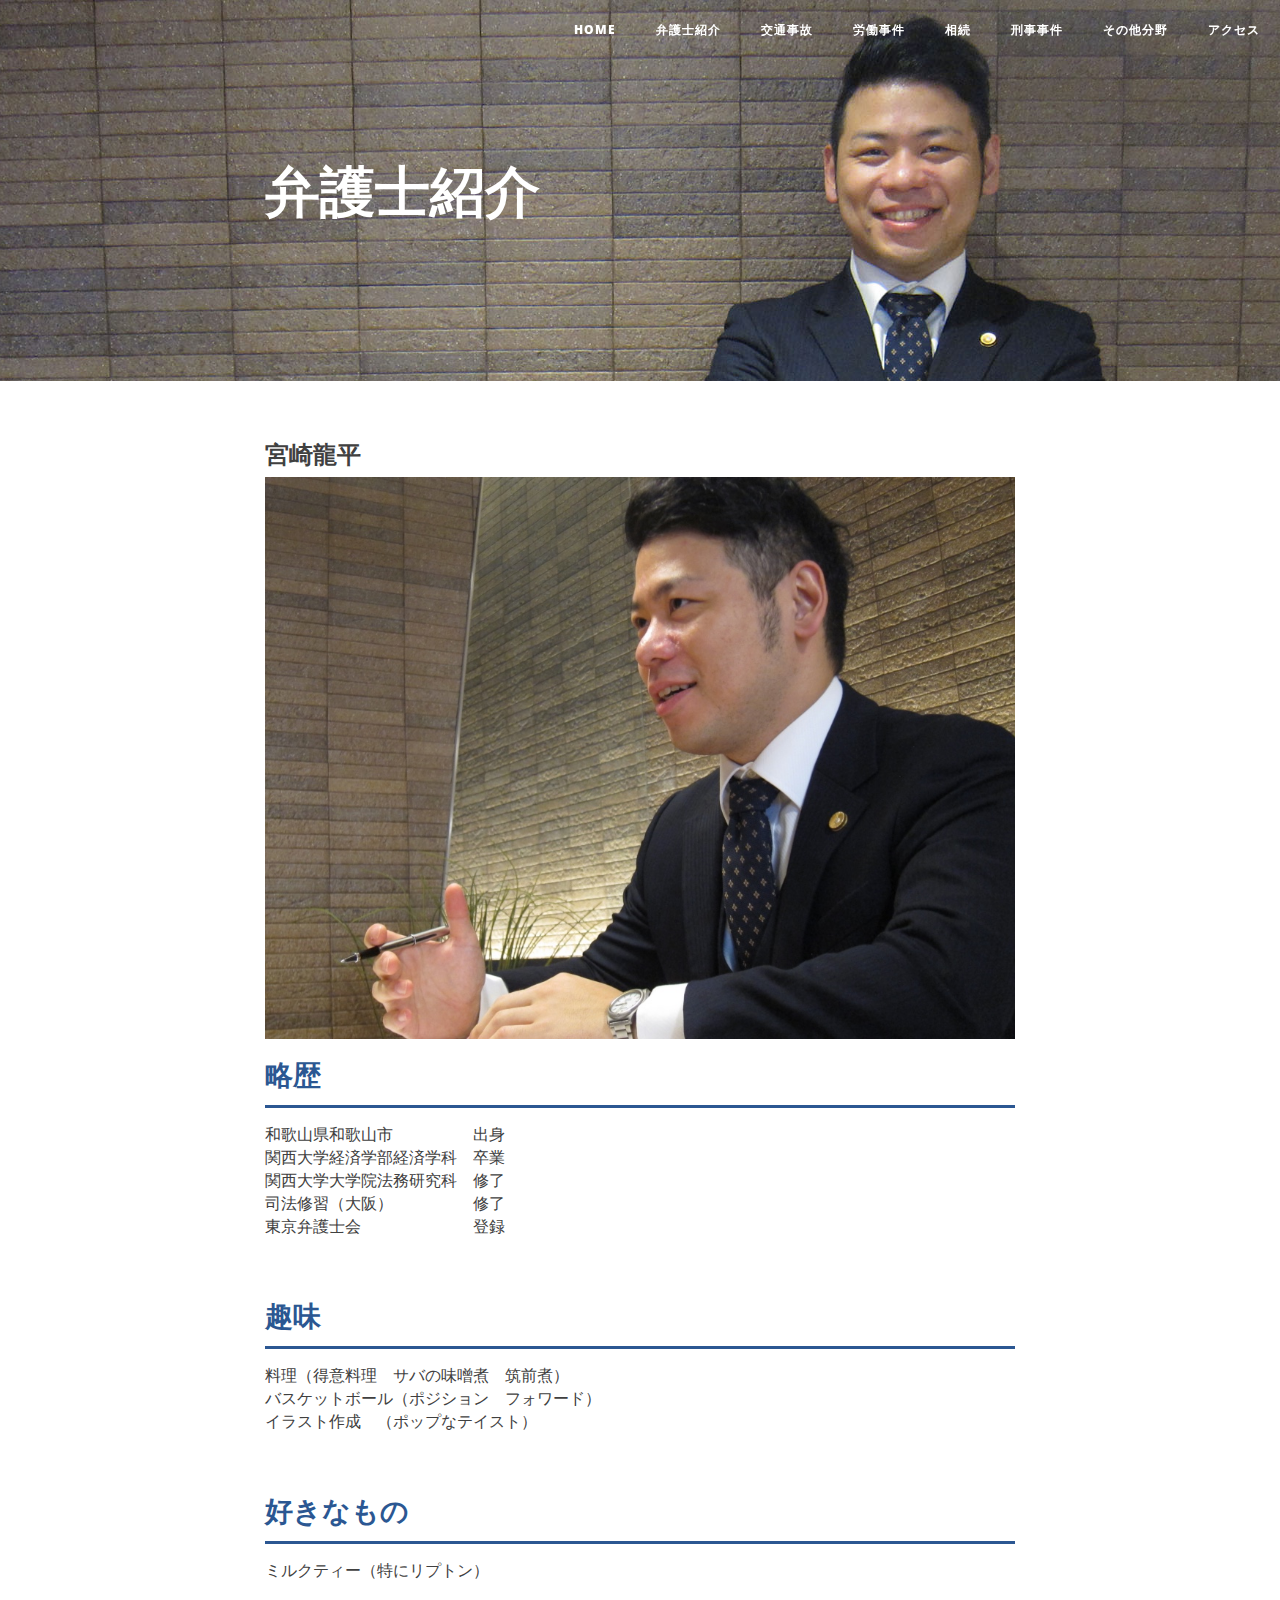
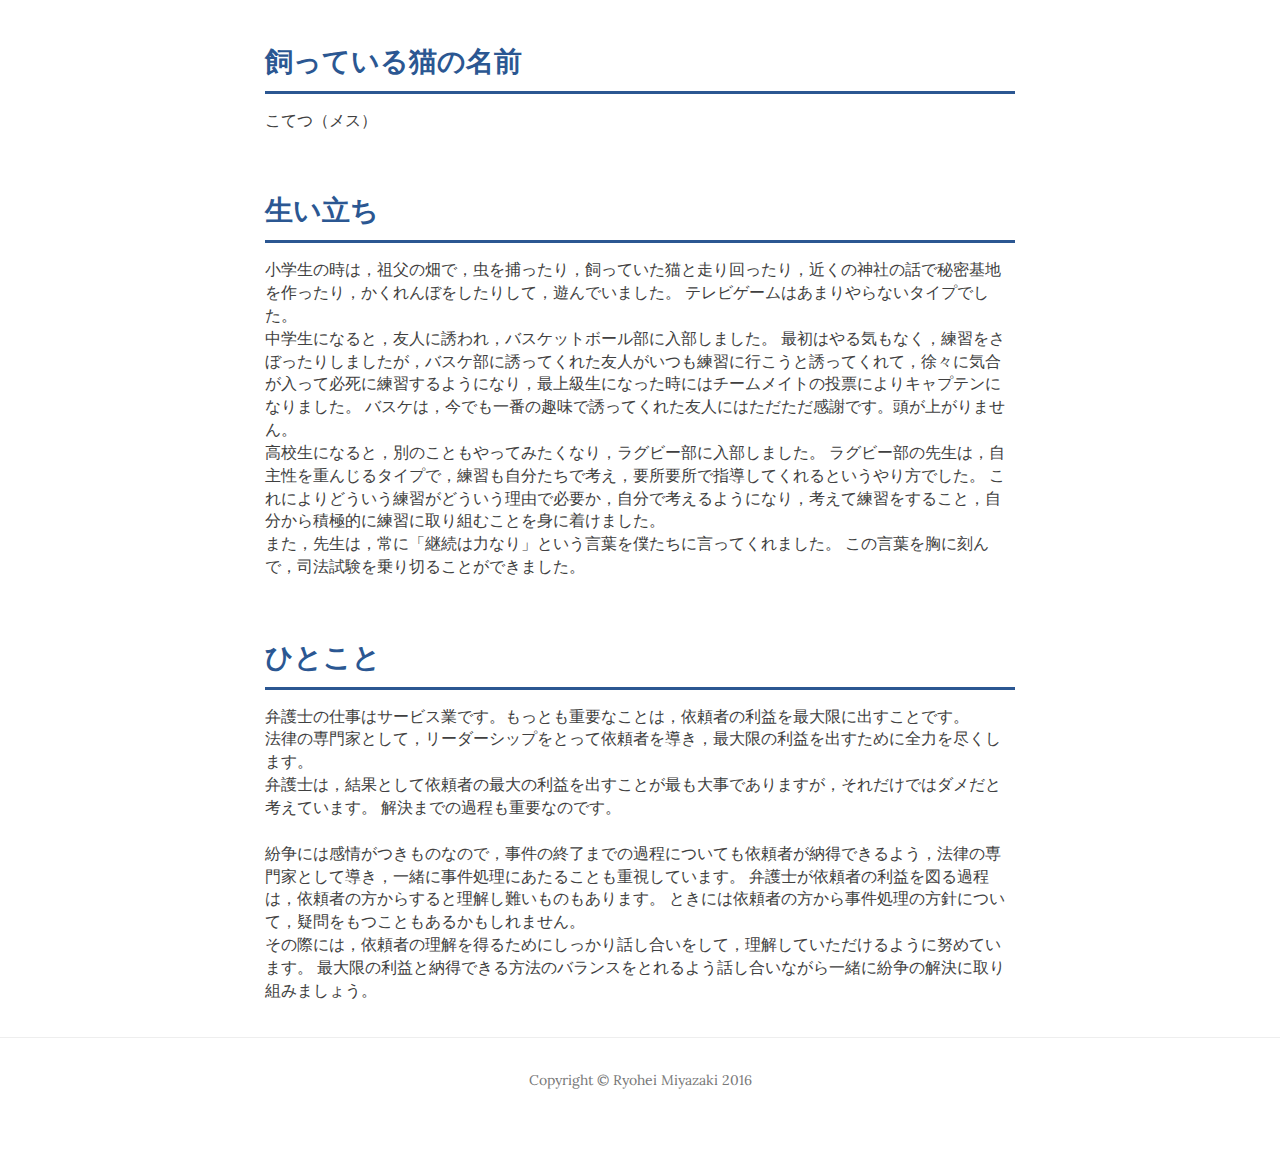
==== about.html @ 50fed70c "初回登録" ====
<!DOCTYPE html>
<html lang="en">

<head>

    <meta charset="utf-8">
    <meta http-equiv="X-UA-Compatible" content="IE=edge">
    <meta name="viewport" content="width=device-width, initial-scale=1">
    <meta name="description" content="">
    <meta name="author" content="">

    <title>宮崎龍平 - 個人紹介</title>

    <!-- Bootstrap Core CSS -->
    <link href="css/bootstrap.min.css" rel="stylesheet">

    <!-- Custom CSS -->
    <link href="css/style.css" rel="stylesheet">

    <!-- Custom Fonts -->
    <link href="http://maxcdn.bootstrapcdn.com/font-awesome/4.1.0/css/font-awesome.min.css" rel="stylesheet" type="text/css">
    <link href='http://fonts.googleapis.com/css?family=Lora:400,700,400italic,700italic' rel='stylesheet' type='text/css'>
    <link href='http://fonts.googleapis.com/css?family=Open+Sans:300italic,400italic,600italic,700italic,800italic,400,300,600,700,800' rel='stylesheet' type='text/css'>

    <!-- HTML5 Shim and Respond.js IE8 support of HTML5 elements and media queries -->
    <!-- WARNING: Respond.js doesn't work if you view the page via file:// -->
    <!--[if lt IE 9]>
        <script src="https://oss.maxcdn.com/libs/html5shiv/3.7.0/html5shiv.js"></script>
        <script src="https://oss.maxcdn.com/libs/respond.js/1.4.2/respond.min.js"></script>
    <![endif]-->

</head>

<body>

    <!-- Navigation -->
    <nav class="navbar navbar-default navbar-custom navbar-fixed-top">
        <div class="container-fluid">
            <!-- Brand and toggle get grouped for better mobile display -->
            <div class="navbar-header page-scroll">
                <button type="button" class="navbar-toggle" data-toggle="collapse" data-target="#bs-example-navbar-collapse-1">
                    <span class="sr-only">Toggle navigation</span>
                    <span class="icon-bar"></span>
                    <span class="icon-bar"></span>
                    <span class="icon-bar"></span>
                </button>
            </div>

            <!-- Collect the nav links, forms, and other content for toggling -->
            <div class="collapse navbar-collapse" id="bs-example-navbar-collapse-1">
                <ul class="nav navbar-nav navbar-right">
                    <li>
                        <a href="index.html">Home</a>
                    </li>
                    <li>
                        <a href="about.html">弁護士紹介</a>
                    </li>
                    <li>
                        <a href="traficc.html">交通事故</a>
                    </li>
                    <li>
                        <a href="labor.html">労働事件</a>
                    </li>
                    <li>
                        <a href="inheritance.html">相続</a>
                    </li>
                    <li>
                        <a href="criminal.html">刑事事件</a>
                    </li>
                    <li>
                        <a href="other.html">その他分野</a>
                    </li>
                    <li>
                        <a href="access.html">アクセス</a>
                    </li>
                </ul>
            </div>
            <!-- /.navbar-collapse -->
        </div>
        <!-- /.container -->
    </nav>

    <!-- Page Header -->
    <!-- Set your background image for this header on the line below. -->
    <header class="intro-header" style="background-image: url('img/miyazaki_about_bg2.jpg')">
        <div class="container">
            <div class="row">
                <div class="col-lg-8 col-lg-offset-2 col-md-10 col-md-offset-1">
                    <div class="post-heading">
                        <h1>弁護士紹介</h1>
                    </div>
                </div>
            </div>
        </div>
    </header>

    <!-- Main Content -->
    <div class="container">
        <div class="row">
            <div class="col-lg-8 col-lg-offset-2 col-md-10 col-md-offset-1">
                
                <!--<a href="#">
                    <img class="img-responsive" src="img/miyazaki2.jpg" alt="">
                </a>-->
                <h3>宮崎龍平</h3>
                <a href="#">
                    <img class="img-responsive" src="img/miyazaki2.jpg" alt="">
                </a>
                <p>
                    <h2 class="section-heading title-blue" id ="1">略歴</h2>
                    <hr class="blue-line">
                    和歌山県和歌山市　　　　　出身</br>
                    関西大学経済学部経済学科　卒業</br>
                    関西大学大学院法務研究科　修了</br>
                    司法修習（大阪）　　　　　修了</br>
                    東京弁護士会　　　　　　　登録
                </p>
                <br/>
                <p>
                    <h2 class="section-heading title-blue" id ="1">趣味</h2>
                    <hr class="blue-line">
                    料理（得意料理　サバの味噌煮　筑前煮）</br>
                    バスケットボール（ポジション　フォワード）</br>
                    イラスト作成　（ポップなテイスト）
                </p>
                <br/>
                <p>
                    <h2 class="section-heading title-blue" id ="1">好きなもの</h2>
                    <hr class="blue-line">
                    ミルクティー（特にリプトン）
                </p>
                <br/>
                <p>
                    <h2 class="section-heading title-blue" id ="1">飼っている猫の名前</h2>
                    <hr class="blue-line">
                    こてつ（メス）
                </p>
                <br/>
                <p>
                    <h2 class="section-heading title-blue" id ="1">生い立ち</h2>
                    <hr class="blue-line">
                    小学生の時は，祖父の畑で，虫を捕ったり，飼っていた猫と走り回ったり，近くの神社の話で秘密基地を作ったり，かくれんぼをしたりして，遊んでいました。
                    テレビゲームはあまりやらないタイプでした。</br>
                    中学生になると，友人に誘われ，バスケットボール部に入部しました。
                    最初はやる気もなく，練習をさぼったりしましたが，バスケ部に誘ってくれた友人がいつも練習に行こうと誘ってくれて，徐々に気合が入って必死に練習するようになり，最上級生になった時にはチームメイトの投票によりキャプテンになりました。
                    バスケは，今でも一番の趣味で誘ってくれた友人にはただただ感謝です。頭が上がりません。</br>
                    高校生になると，別のこともやってみたくなり，ラグビー部に入部しました。
                    ラグビー部の先生は，自主性を重んじるタイプで，練習も自分たちで考え，要所要所で指導してくれるというやり方でした。
                    これによりどういう練習がどういう理由で必要か，自分で考えるようになり，考えて練習をすること，自分から積極的に練習に取り組むことを身に着けました。</br>
                    また，先生は，常に「継続は力なり」という言葉を僕たちに言ってくれました。
                    この言葉を胸に刻んで，司法試験を乗り切ることができました。

                </p>
                <br/>
                <p>
                    <h2 class="section-heading title-blue" id ="1">ひとこと</h2>
                    <hr class="blue-line">
                    弁護士の仕事はサービス業です。もっとも重要なことは，依頼者の利益を最大限に出すことです。</br>
                    法律の専門家として，リーダーシップをとって依頼者を導き，最大限の利益を出すために全力を尽くします。</br>
                    弁護士は，結果として依頼者の最大の利益を出すことが最も大事でありますが，それだけではダメだと考えています。
                    解決までの過程も重要なのです。</br></br>
                    紛争には感情がつきものなので，事件の終了までの過程についても依頼者が納得できるよう，法律の専門家として導き，一緒に事件処理にあたることも重視しています。
                    弁護士が依頼者の利益を図る過程は，依頼者の方からすると理解し難いものもあります。
                    ときには依頼者の方から事件処理の方針について，疑問をもつこともあるかもしれません。</br>
                    その際には，依頼者の理解を得るためにしっかり話し合いをして，理解していただけるように努めています。
                    最大限の利益と納得できる方法のバランスをとれるよう話し合いながら一緒に紛争の解決に取り組みましょう。
                </p>
            </div>
        </div>
    </div>

    <hr>

    <!-- Footer -->
    <footer>
        <div class="container">
            <div class="row">
                <p class="copyright text-muted">Copyright &copy; Ryohei Miyazaki 2016</p>
            </div>
        </div>
    </footer>

    <!-- jQuery -->
    <script src="js/jquery.js"></script>

    <!-- Bootstrap Core JavaScript -->
    <script src="js/bootstrap.min.js"></script>

    <!-- Custom Theme JavaScript -->
    <script src="js/clean-blog.min.js"></script>

</body>

</html>
---- css/style.css ----
/*!
 * Clean Blog v1.0.0 (http://startbootstrap.com)
 * Copyright 2014 Start Bootstrap
 * Licensed under Apache 2.0 (https://github.com/IronSummitMedia/startbootstrap/blob/gh-pages/LICENSE)
 */

body{
	font-family:Lora,'Times New Roman',serif;
	/*font-size:18px;*/
	color:#404040
}
p{
	line-height:1;
	font-size:15px;
	margin:20px 0
}
p a{
	text-decoration:underline
}
h1,h2,h3,h4,h5,h6{
	font-family:'Open Sans','Helvetica Neue',Helvetica,Arial,sans-serif;
	font-weight:800
}
a{
	color:#404040
}
a:hover,a:focus{
	color:#0085a1
}
a img:hover,a img:focus{
	cursor:zoom-in
}
blockquote{
/*	color:gray;*/
/*	font-style:italic;*/
	line-height:1;
    font-size:12.5px;
}
hr.small{
	max-width:100px;
	margin:15px auto;
	border-width:4px;
	border-color:#fff
}
.navbar-custom{
	position:absolute;
	top:0;
	left:0;
	width:100%;
	z-index:3;
	font-family:'Open Sans','Helvetica Neue',Helvetica,Arial,sans-serif
}
.navbar-custom .navbar-brand{
	font-weight:800
}
.navbar-custom .nav li a{
	text-transform:uppercase;
	font-size:12px;
	font-weight:800;
	letter-spacing:1px
}
@media only screen and (min-width:768px){
	.navbar-custom{
		background:0 0;
		border-bottom:1px solid transparent
		}
	.navbar-custom .navbar-brand{
		color:#fff;
		padding:20px
	}
	.navbar-custom .navbar-brand:hover,.navbar-custom .navbar-brand:focus{
		color:rgba(255,255,255,.8)
	}
	.navbar-custom .nav li a{
		color:#fff;
		padding:20px
	}
	.navbar-custom .nav li a:hover,.navbar-custom .nav li a:focus{
		color:rgba(255,255,255,.8)
	}
}
@media only screen and (min-width:1170px){
	.navbar-custom{
		-webkit-transition:background-color .3s;
		-moz-transition:background-color .3s;
		transition:background-color .3s;
		-webkit-transform:translate3d(0,0,0);
		-moz-transform:translate3d(0,0,0);
		-ms-transform:translate3d(0,0,0);
		-o-transform:translate3d(0,0,0);
		transform:translate3d(0,0,0);
		-webkit-backface-visibility:hidden;
		backface-visibility:hidden
	}
	.navbar-custom.is-fixed{
		position:fixed;
		top:-61px;
		background-color:rgba(255,255,255,.9);
		border-bottom:1px solid #f2f2f2;
		-webkit-transition:-webkit-transform .3s;
		-moz-transition:-moz-transform .3s;
		transition:transform .3s
	}
	.navbar-custom.is-fixed .navbar-brand{
		color:#404040
	}
	.navbar-custom.is-fixed .navbar-brand:hover,.navbar-custom.is-fixed .navbar-brand:focus{
		color:#0085a1
	}
	.navbar-custom.is-fixed .nav li a{
		color:#404040
	}
	.navbar-custom.is-fixed .nav li a:hover,.navbar-custom.is-fixed .nav li a:focus{
		color:#0085a1
	}
	.navbar-custom.is-visible{
		-webkit-transform:translate3d(0,100%,0);
		-moz-transform:translate3d(0,100%,0);
		-ms-transform:translate3d(0,100%,0);
		-o-transform:translate3d(0,100%,0);
		transform:translate3d(0,100%,0)
	}
}
.intro-header{
	background-color:gray;
	background:no-repeat center center;
	background-attachment:scroll;
	-webkit-background-size:cover;
	-moz-background-size:cover;
	background-size:cover;
	-o-background-size:cover;
	margin-bottom:50px
}
.intro-header .site-heading,.intro-header .post-heading,.intro-header .page-heading{
	padding:100px 0 50px;
	color:#fff;
}
@media only screen and (min-width:768px){
	.intro-header .site-heading,.intro-header .post-heading,.intro-header .page-heading{
		padding:150px 0
		}
	}
	.intro-header .site-heading,.intro-header .page-heading{
		text-align:center
	}
	.intro-header .site-heading h1,.intro-header .page-heading h1{
		margin-top:0;
		font-size:50px
	}
	.intro-header .site-heading .subheading,.intro-header .page-heading .subheading{
		font-size:24px;
		line-height:1.1;
		display:block;
		font-family:'Open Sans','Helvetica Neue',Helvetica,Arial,sans-serif;
		font-weight:300;
		margin:10px 0 0
	}
@media only screen and (min-width:768px){
	.intro-header .site-heading h1,.intro-header .page-heading h1{
		font-size:80px
		}
	}
	.intro-header .post-heading h1{
		font-size:35px
		}
	.intro-header .post-heading .subheading,.intro-header .post-heading .meta{
		line-height:1.1;
		display:block
	}
	.intro-header .post-heading .subheading{
		font-family:'Open Sans','Helvetica Neue',Helvetica,Arial,sans-serif;
		font-size:24px;
		margin:10px 0 30px;
		font-weight:600;
	}
	.intro-header .post-heading .meta{
		font-family:Lora,'Times New Roman',serif;
		font-style:italic;
		font-weight:300;
		font-size:20px
	}
	.intro-header .post-heading .meta a{
		color:#fff
	}
@media only screen and (min-width:768px){
	.intro-header .post-heading h1{
		font-size:55px;
	}
	.intro-header .post-heading .subheading{
		font-size:30px
		}
	}
	.post-preview>a{
		color:#404040
	}
	.post-preview>a:hover,.post-preview>a:focus{
		text-decoration:none;
		color:#0085a1
	}
	.post-preview>a>.post-title{
		font-size:28px;
		margin-top:30px;
		margin-bottom:10px;
	}
	.post-preview>a>.post-subtitle{
		margin:0;
		font-weight:300;
		margin-bottom:10px
	}
	.post-preview>.post-meta{
		color:gray;
		font-size:18px;
		font-style:italic;
		margin-top:0;
	}
	.post-preview>.post-meta>a{
		text-decoration:none;
		color:#404040;
	}
	.post-preview>.post-meta>a:hover,.post-preview>.post-meta>a:focus{
		color:#0085a1;
		text-decoration:underline;
	}
@media only screen and (min-width:768px){
	.post-preview>a>.post-title{
		font-size:36px;
		}
	}
	.section-heading{
		font-size:28px;
		/*margin-top:60px;*/
		margin-top:20px;
		font-weight:700;
	}
	.caption{
		text-align:center;
		font-size:14px;
		padding:10px;
		font-style:italic;
		margin:0;
		display:block;
		border-bottom-right-radius:5px;
		border-bottom-left-radius:5px;
	}
footer{
	padding:0px 0 65px;
}
footer .list-inline{
	margin:0;
	padding:0;
}
footer .copyright{
	font-size:14px;
	text-align:center;
	margin-bottom:0;
}
.floating-label-form-group{
	font-size:14px;
	position:relative;
	margin-bottom:0;
	padding-bottom:.5em;
	border-bottom:1px solid #eee;
}
.floating-label-form-group input,.floating-label-form-group textarea{
	z-index:1;
	position:relative;
	padding-right:0;
	padding-left:0;
	border:none;
	border-radius:0;
	font-size:1.5em;
	background:0 0;
	box-shadow:none!important;
	resize:none;
}
.floating-label-form-group label{
	display:block;
	z-index:0;
	position:relative;
	top:2em;
	margin:0;
	font-size:.85em;
	line-height:1.764705882em;
	vertical-align:middle;
	vertical-align:baseline;
	opacity:0;
	-webkit-transition:top .3s ease,opacity .3s ease;
	-moz-transition:top .3s ease,opacity .3s ease;
	-ms-transition:top .3s ease,opacity .3s ease;
	transition:top .3s ease,opacity .3s ease
}
.floating-label-form-group::not(:first-child){
	padding-left:14px;
	border-left:1px solid #eee;
}
.floating-label-form-group-with-value label{
	top:0;
	opacity:1;
}
.floating-label-form-group-with-focus label{
	color:#0085a1;
}
form .row:first-child .floating-label-form-group{
	border-top:1px solid #eee;
}
.btn{
	font-family:'Open Sans','Helvetica Neue',Helvetica,Arial,sans-serif;
	text-transform:uppercase;
	font-size:14px;
	font-weight:800;
	letter-spacing:1px;
	border-radius:0;
	padding:15px 25px;
}
.btn-lg{
	font-size:16px;
	padding:25px 35px;
}
.btn-default:hover,.btn-default:focus{
	background-color:#0085a1;
	border:1px solid #0085a1;
	color:#fff;
}
.pager{
	margin:20px 0 0;
}
.pager li>a,.pager li>span{
	font-family:'Open Sans','Helvetica Neue',Helvetica,Arial,sans-serif;
	text-transform:uppercase;
	font-size:14px;
	font-weight:800;
	letter-spacing:1px;
	padding:15px 25px;
	background-color:#fff;
	border-radius:0;
}
.pager li>a:hover,.pager li>a:focus{
	color:#fff;
	background-color:#0085a1;
	border:1px solid #0085a1;
}
.pager .disabled>a,.pager .disabled>a:hover,.pager .disabled>a:focus,.pager .disabled>span{
	color:gray;
	background-color:#404040;
	cursor:not-allowed;
	}::-moz-selection{
	color:#fff;
	text-shadow:none;
	background:#0085a1;
	}::selection{
		color:#fff;
		text-shadow:none;
		background:#4aa3df;
	}
	img::selection{
		color:#fff;
		background:0 0;
	}
	img::-moz-selection{
		color:#fff;
		background:0 0;
	}
	body{
		webkit-tap-highlight-color:#0085a1;
	}


/**myself css**/
.expert-nav {
  margin: 0 0 30px;
  padding: 0;
  font-size: 14px;
  list-style-type: none;
}
/*clearfix*/
.expert-nav:after {
  content: "";
  clear: both;
  display: block;
}
.expert-nav li {
  float: left;
  width: 48%;
  text-align: center;
  border: 1px solid #ddd;
  margin: 2px 2px;

  -webkit-box-sizing: border-box;
  -moz-box-sizing: border-box;
  box-sizing: border-box;
}
/*奇数のli要素に適応*/
.expert-nav li:nth-child(odd) {
  border-right: 1px solid #ddd;
}
.expert-nav a {
  display: block;
  line-height: 44px;
  color: #000;
  text-decoration: none;
}
.expert-nav a:hover {
  color: #fff;
  background: #4aa3df;
  border:none;
}
/*横幅1280px以上に適応*/
@media screen and (min-width: 1800px) {
    .expert-nav {
      display: table;
      table-layout: fixed;
      width: 100%;
      border-top: none;
      border-collapse: collapse;
    }
    .expert-nav li {
      float: none;
      display: table-cell;
      width: 100%;
      border-bottom: none;
      border: 1px solid #aaa;
    }
}

.expert-center-nav {
  margin: 0 0 30px;
  padding: 0;
  font-size: 14px;
  list-style-type: none;
}
/*clearfix*/
.expert-center-nav:after {
  content: "";
  clear: both;
  display: block;
}
.expert-center-nav li {
  width: 100%;
  text-align: center;
  border: 1px solid #ddd;
  margin: 2px 2px;

  -webkit-box-sizing: border-box;
  -moz-box-sizing: border-box;
  box-sizing: border-box;
}

.expert-center-nav a {
  display: block;
  line-height: 44px;
  color: #000;
  text-decoration: none;
}
.expert-center-nav a:hover {
  color: #fff;
  background: #4aa3df;
  border:none;
}
/******* title *******/
.title-blue{
   color: #2B5792;
}
.blue-line{
    border-color: #2B5792;
    border-width: 3px 0 0 0;
}
.black-line{
    border-color: #000;
    border-width: 1px 0px 0px 0px;
}
/***************タブメニュー*****************/
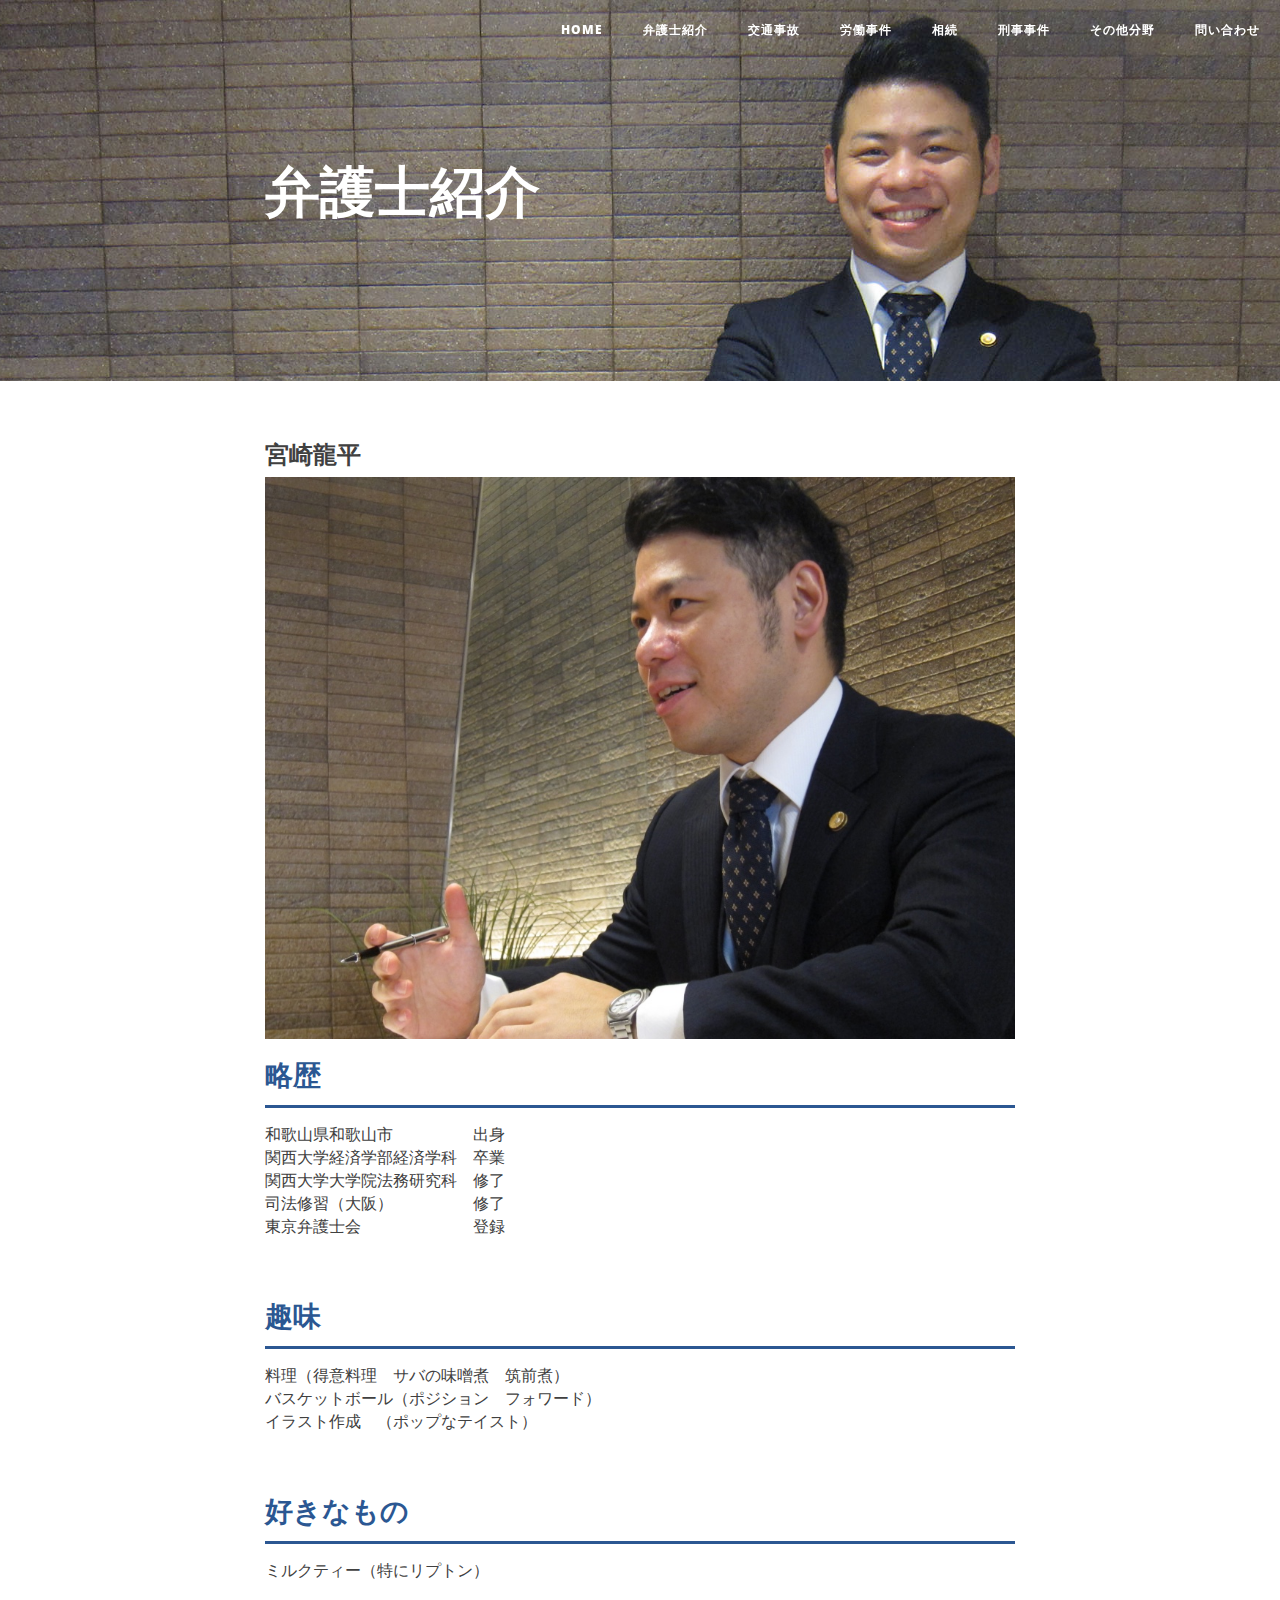
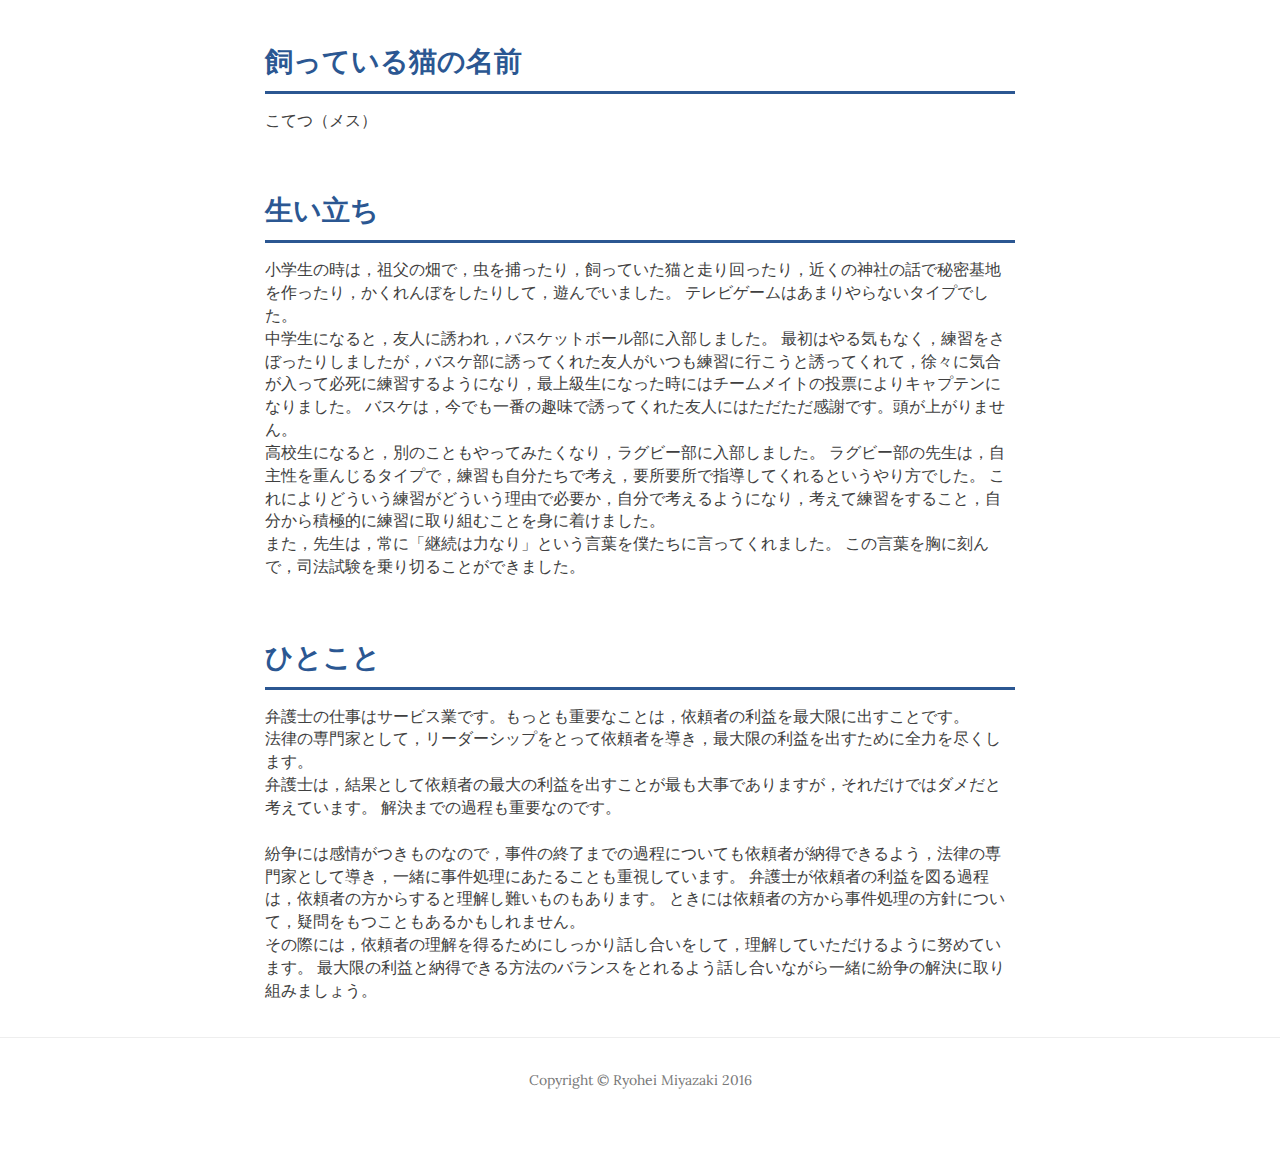
==== commit 64bbaa11: "整合性を整える" ====
--- a/about.html
+++ b/about.html
@@ -71,7 +71,7 @@
                         <a href="other.html">その他分野</a>
                     </li>
                     <li>
-                        <a href="access.html">アクセス</a>
+                        <a href="contact.html">問い合わせ</a>
                     </li>
                 </ul>
             </div>
